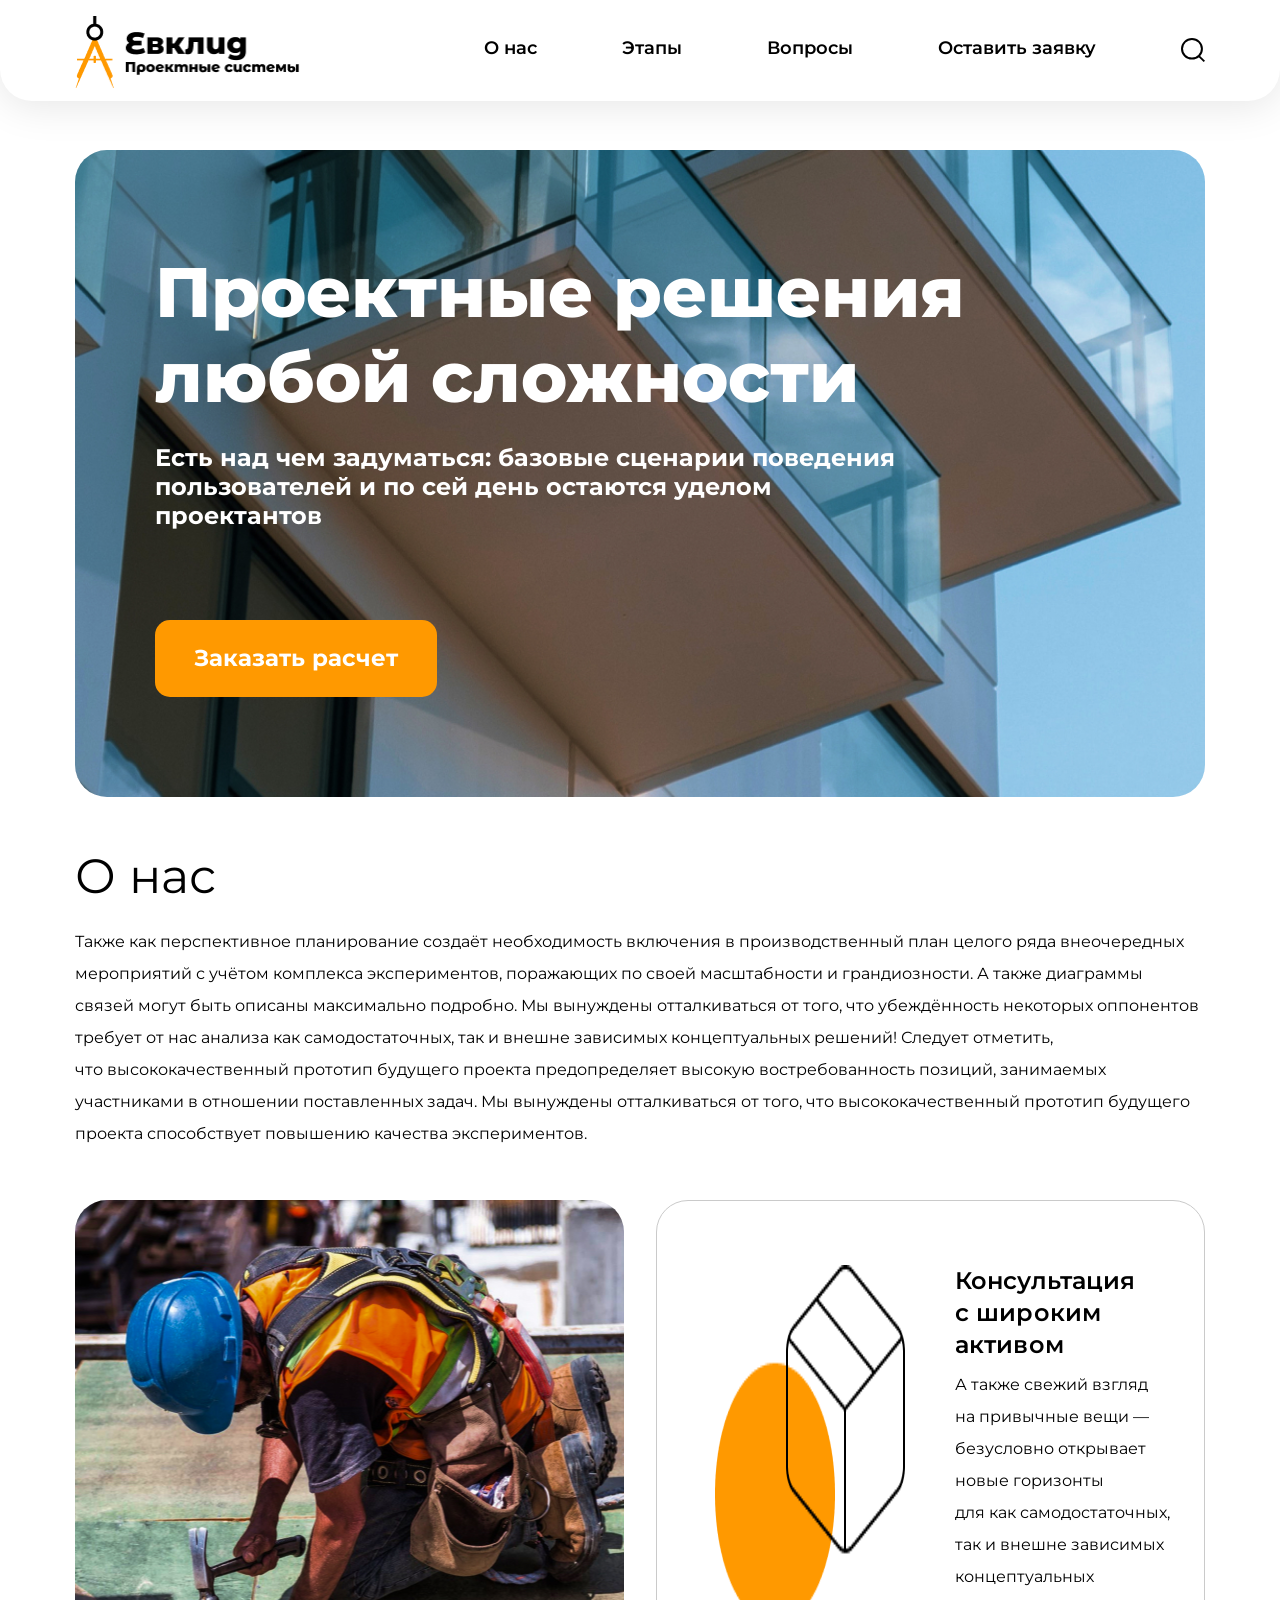
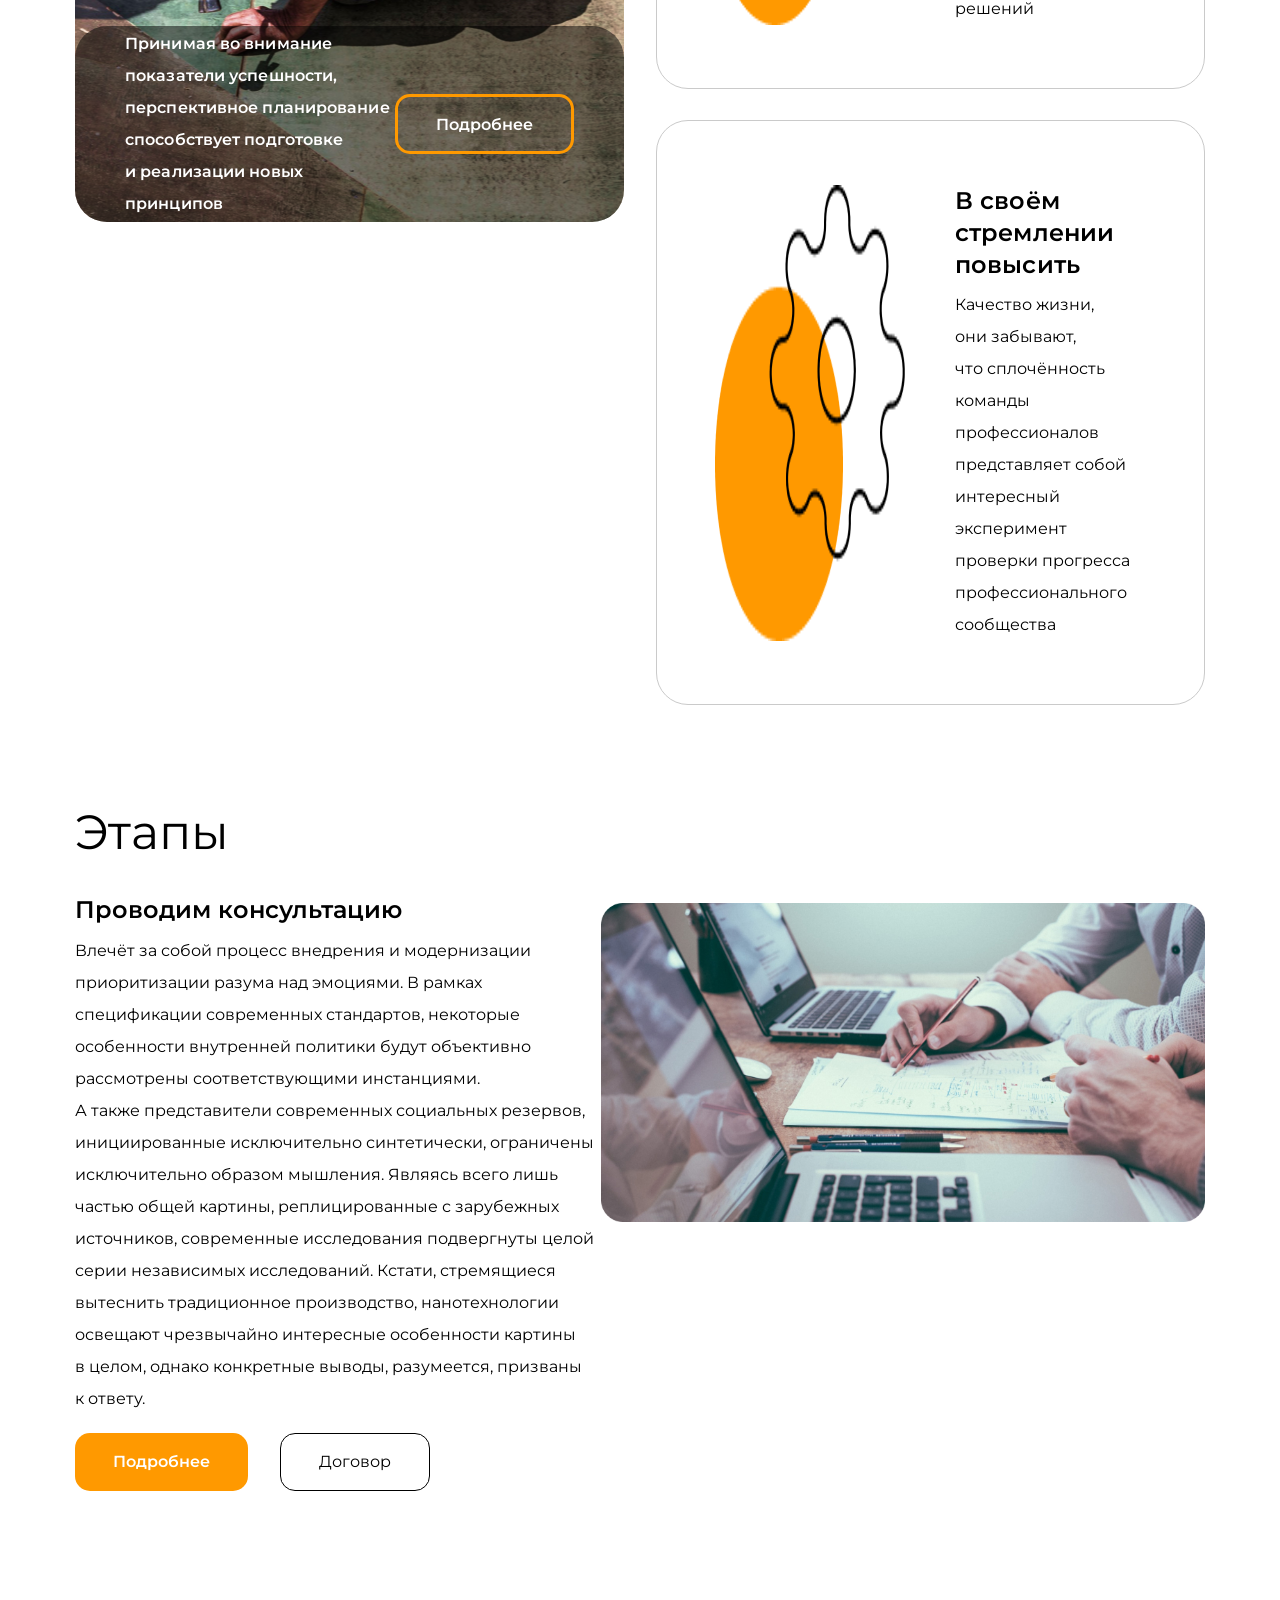
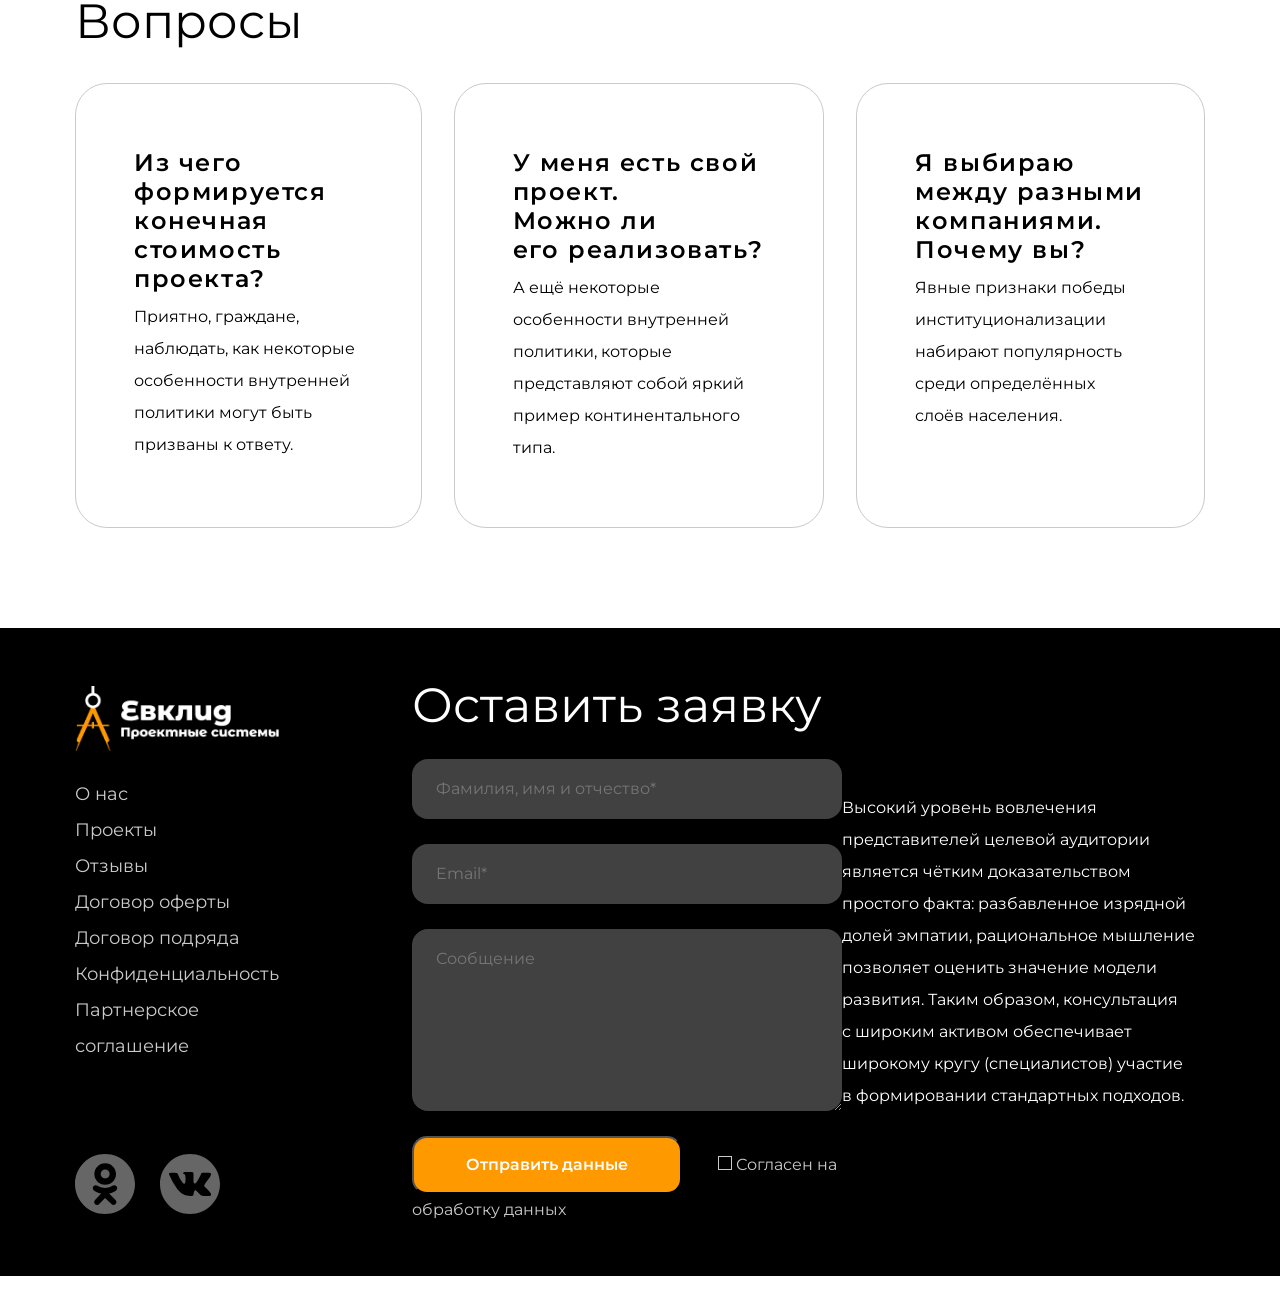
==== index.html @ 6b4e2441 "Move files from Evklid folder to root" ====
<!DOCTYPE html>
<html lang="en">

<head>
    <meta charset="UTF-8">
    <meta name="viewport" content="width=device-width, initial-scale=1.0">
    <title>Евклид</title>
    <link rel="stylesheet" href="style.css">
    <link rel="stylesheet" href="normalize.css">
    <link rel="icon" type="image/png" href="img/Favicon.png">
</head>

<body>

    <header class="header">
        <div class="header_container flex">
            <a href="#" class="logo">
                <img src="img/Logo.png" alt="logo_Evklid">
            </a>
            <ul class="header_list flex list-reset">
                <li class="header_items">О нас</li>
                <li class="header_items">Этапы</li>
                <li class="header_items">Вопросы</li>
                <li class="header_items">Оставить заявку</li>
                <li>
                    <a href="#">
                        <svg width="24" height="24" viewBox="0 0 24 24" fill="none" xmlns="http://www.w3.org/2000/svg">
                            <rect width="7.56126" height="1.89031"
                                transform="matrix(0.713342 0.700816 -0.713342 0.700816 18.6064 17.3762)" fill="black" />
                            <path
                                d="M20.9303 10.7726C20.9303 16.1533 16.4855 20.5452 10.9652 20.5452C5.44478 20.5452 1 16.1533 1 10.7726C1 5.39198 5.44478 1 10.9652 1C16.4855 1 20.9303 5.39198 20.9303 10.7726Z"
                                stroke="black" stroke-width="2" />
                        </svg>
                    </a>
                </li>
            </ul>
        </div>
    </header>
    <section id="hero" class="hero">
        <div class="hero_container">
            <h1 class="hero_header">Проектные решения любой сложности</h1>
            <p class="hero_text">Есть над чем задуматься: базовые сценарии поведения пользователей и по сей день
                остаются уделом проектантов</p>
            <button class="hero_button">Заказать расчет</button>
        </div>

    </section>

    <section id="about-us" class="about">
        <h2 class="about_header">О нас</h2>
        <p class="about_text">Также как перспективное планирование создаёт необходимость включения в производственный
            план
            целого ряда внеочередных мероприятий с учётом комплекса экспериментов, поражающих по своей
            масштабности и грандиозности. А также диаграммы связей могут быть описаны максимально подробно.
            Мы вынуждены отталкиваться от того, что убеждённость некоторых оппонентов требует от нас анализа
            как самодостаточных, так и внешне зависимых концептуальных решений! Следует отметить, что высококачественный
            прототип будущего проекта предопределяет высокую востребованность позиций, занимаемых участниками
            в отношении
            поставленных задач. Мы вынуждены отталкиваться от того, что высококачественный прототип будущего проекта
            способствует
            повышению качества экспериментов.
        </p>
        <div class="about_block flex">
            <div class="about_block_1">
                <div class="about_block_1_more flex">
                    <p class="about_block_1_text">
                        Принимая во внимание показатели успешности, перспективное планирование способствует подготовке
                        и реализации новых
                        принципов
                    </p>
                    <button class="about_block_1_button btn-reset">Подробнее</button>
                </div>
            </div>
            <div class="about_block_2and3 flex">
                <div class="about_block_2 flex">
                    <img src="img/Frame 16.png" alt="cub/cercul">
                    <div class="about_block_2_paragraph">
                        <h3 class="about_block_2_header">Консультация с широким активом</h3>
                        <p class="about_block_2_text">А также свежий взгляд на привычные вещи — безусловно открывает
                            новые горизонты
                            для как самодостаточных, так и внешне зависимых концептуальных решений
                        </p>
                    </div>
                </div>
                <div class="about_block_2 flex">
                    <img src="img/Frame 12.png" alt="robot/cercul">
                    <div class="about_block_2_paragraph">
                        <h3 class="about_block_2_header">В своём стремлении повысить</h3>
                        <p class="about_block_2_text">Качество жизни, они забывают, что сплочённость команды
                            профессионалов представляет
                            собой интересный эксперимент проверки прогресса профессионального сообщества
                        </p>
                    </div>
                </div>
            </div>
        </div>

    </section>
    <section id="how" class="how">
        <h2 class="how_header">Этапы</h2>
        <div class="how_container flex">
            
            <div class="how_descr flex">
                <h3 class="how_descr_header">Проводим консультацию</h3>
                
                <div class="how_descr_paragraph">
                    
                    <p class="how_descr_text">Влечёт за собой процесс внедрения и модернизации приоритизации разума
                        над эмоциями. В рамках спецификации современных стандартов, некоторые особенности внутренней
                        политики будут объективно рассмотрены соответствующими инстанциями.</p>
                    <p class="how_descr_text">А также представители современных социальных резервов, инициированные
                        исключительно синтетически,
                        ограничены исключительно образом мышления. Являясь всего лишь частью общей картины,
                        реплицированные
                        с зарубежных источников, современные исследования подвергнуты целой серии независимых
                        исследований.
                        Кстати, стремящиеся вытеснить традиционное производство, нанотехнологии освещают чрезвычайно
                        интересные особенности картины в целом, однако конкретные выводы, разумеется, призваны к ответу.
                    </p>
                </div>
                <div class="how_buttons flex">
                    <button class="how_button_1 btn-reset">Подробнее</button>
                    <button class="how_button_2 btn-reset">Договор</button>
                </div>
            </div>
            <div class="how_image">
                <img src="img/Rectangle 18.jpg" alt="Work process">
            </div>
        </div>
    </section>
    <section id="faq" class="faq">
        <h2 class="faq_section_header">Вопросы</h2>
        <div class="faq_blocks flex">
            <div class="faq_block_1">
                <h3 class="faq_header">Из чего формируется конечная стоимость проекта?</h3>
                <p class="faq_text">Приятно, граждане, наблюдать, как некоторые особенности внутренней политики могут быть призваны к ответу. </p>
            </div>
            <div class="faq_block_1">
                <h3 class="faq_header">У меня есть свой проект. Можно ли его реализовать?</h3>
                <p class="faq_text">А ещё некоторые особенности внутренней политики, которые представляют собой яркий пример континентального типа.</p>
            </div>
            <div class="faq_block_1">
                <h3 class="faq_header">Я выбираю между разными компаниями. Почему вы?</h3>
                <p class="faq_text">Явные признаки победы институционализации набирают популярность среди определённых слоёв населения.</p>
            </div>
        </div>
    </section>

    <section id="footer" class="footer">
        <div class="footer_sections flex">
           <div class="footer_section_1">
            <a href="#" class="logo"></a>
                <img src="img/Logo-white.png" alt="logo_Evklid">
            </a>
            <ul class="footer_section_list list-reset">
                <li class="footer_section_item">
                    <a href="#">О нас</a></li>
                <li class="footer_section_item"> 
                    <a href="3">Проекты</a></li>
                <li class="footer_section_item"> 
                    <a href="3">Отзывы</a></li>
                <li class="footer_section_item"> 
                    <a href="3">Договор оферты</a></li>
                <li class="footer_section_item"> 
                    <a href="3">Договор подряда</a></li>
                <li class="footer_section_item"> 
                    <a href="3">Конфиденциальность</a></li>
                <li class="footer_section_item"> 
                    <a href="3">Партнерское соглашение</a></li>
            </ul>
            <ul class="footer_section_1_social flex">
                <li class="footer_section_1_social_item">
                    <a href="https://ok.ru/" target="_blank" rel="noopener noreferrer"> 
                        <svg width="60" height="60" viewBox="0 0 60 60" fill="none" xmlns="http://www.w3.org/2000/svg">
                            <path d="M25.7054 19.9812C25.7054 22.4546 27.7105 24.4598 30.1838 24.4598C32.6572 24.4598 34.6623 22.4546 34.6623 19.9812C34.6623 17.5079 32.6572 15.5028 30.1838 15.5028C27.7105 15.5028 25.7054 17.5079 25.7054 19.9812Z" fill="#666666"/>
                            <path fill-rule="evenodd" clip-rule="evenodd" d="M30 60C46.5686 60 60 46.5685 60 30C60 13.4315 46.5686 0 30 0C13.4314 0 0 13.4315 0 30C0 46.5685 13.4314 60 30 60ZM19.35 19.9811C19.35 13.9978 24.2004 9.14729 30.1838 9.14729C36.1673 9.14729 41.0176 13.9978 41.0176 19.9811C41.0176 25.9645 36.1673 30.8154 30.1838 30.8154C24.2004 30.8154 19.35 25.9645 19.35 19.9811ZM41.0823 36.3881C40.9448 36.4983 38.3457 38.5522 34.0085 39.4358L40.5554 45.9243C41.7067 47.0738 41.7081 48.9389 40.5586 50.0902C39.4091 51.2414 37.5444 51.2432 36.3927 50.0935L30.0368 43.904L24.2639 50.0536C23.6859 50.6532 22.9149 50.9547 22.1431 50.9547C21.407 50.9547 20.6703 50.6808 20.0986 50.1296C18.9274 49.0003 18.8935 47.1355 20.0228 45.9643L26.2369 39.4701C21.7782 38.6073 19.0718 36.4998 18.9324 36.3881C17.6633 35.3702 17.4594 33.5163 18.4772 32.247C19.4949 30.9778 21.3487 30.7739 22.6182 31.7916C22.645 31.8133 25.4756 33.9398 30.0366 33.9429C34.5977 33.9398 37.3698 31.8133 37.3966 31.7916C38.666 30.7739 40.5198 30.9778 41.5375 32.247C42.5553 33.5163 42.3515 35.3702 41.0823 36.3881Z" fill="#666666"/>
                            </svg>
                    </a>
                </li>
                <li class="footer_section_1_social_item">
                    <a href="https://vk.com/" target="_blank" rel="noopener noreferrer"> 
                        <svg width="60" height="60" viewBox="0 0 60 60" fill="none" xmlns="http://www.w3.org/2000/svg">
                            <path d="M30 0C13.432 0 0 13.4314 0 30C0 46.5686 13.432 60 30 60C46.568 60 60 46.5686 60 30C60 13.4314 46.568 0 30 0ZM45.2176 33.2446C46.6159 34.6103 48.0951 35.8957 49.3504 37.4026C49.9065 38.0692 50.4307 38.7585 50.8297 39.5337C51.3993 40.6392 50.8849 41.8515 49.8954 41.9171L43.7494 41.9159C42.162 42.0473 40.8988 41.4071 39.8339 40.3218C38.9837 39.457 38.195 38.5332 37.3762 37.6389C37.0416 37.2718 36.6893 36.9262 36.2695 36.6543C35.4316 36.1093 34.7036 36.2762 34.2236 37.1515C33.7344 38.0421 33.6227 39.0292 33.5761 40.0205C33.5092 41.4697 33.0721 41.8484 31.618 41.9165C28.5109 42.062 25.5628 41.5906 22.8227 40.0241C20.4055 38.6425 18.5346 36.6924 16.9043 34.4845C13.7297 30.1805 11.2984 25.4566 9.11386 20.597C8.6222 19.5026 8.98189 18.917 10.1893 18.8943C12.1952 18.8557 14.2011 18.8606 16.2071 18.8925C17.0234 18.9054 17.5636 19.3725 17.8772 20.1428C18.9612 22.8098 20.2901 25.3473 21.9554 27.7007C22.3992 28.3274 22.8522 28.9522 23.4973 29.3948C24.2093 29.8834 24.7519 29.7219 25.0877 28.9271C25.3025 28.4219 25.3952 27.8817 25.4418 27.3404C25.6014 25.486 25.6205 23.6323 25.3442 21.7854C25.1724 20.6296 24.5224 19.8832 23.3702 19.6647C22.7834 19.5536 22.8694 19.3363 23.1548 19.0011C23.6501 18.4217 24.1142 18.0632 25.0416 18.0632L31.9857 18.062C33.0801 18.2768 33.3256 18.7679 33.4742 19.8703L33.4803 27.5871C33.4674 28.0137 33.6945 29.2782 34.4606 29.5574C35.0744 29.76 35.4795 29.2677 35.8465 28.8792C37.5118 27.112 38.6983 25.0263 39.7608 22.8675C40.2298 21.9155 40.6343 20.9303 41.0271 19.9433C41.3193 19.2135 41.7735 18.8544 42.5972 18.8667L49.2841 18.8747C49.4811 18.8747 49.6812 18.8765 49.8764 18.9103C51.0034 19.103 51.3121 19.5879 50.9635 20.6873C50.4147 22.4145 49.3485 23.8533 48.3063 25.2958C47.1892 26.8401 45.9977 28.3304 44.8917 29.8815C43.8752 31.2994 43.9556 32.0133 45.2176 33.2446Z" fill="#666666"/>
                            </svg>
                    </a>
                </li>
            </ul>
            <div class="footer_section_1_social">

            </div>
           </div> 
           <div class="footer_section_form flex">
            <h2 class="footer_section_form_header">Оставить заявку</h2>
            <form action="https://jsonplaceholder.typicode.com/posts" method="POST" class="footer_section_form_inputs flex">
                <input class="form_imput" type="text" name="Name" placeholder="Фамилия, имя и отчество*" required >
                <input class="form_imput" type="text" name="Email" placeholder="Email*" required>
                <textarea name="Сообщение" id="#" placeholder="Сообщение"></textarea>
            </form>
            <div class="footer_section_buttons">
                <button class="footer_section_button">Отправить данные</button>
                <label class="form_check">
                    <input type="checkbox" name="#" id="#" required>Согласен на обработку данных
                </label>
            </div>
           </div>
           <div class="footer_section_3">
            <p class="footer_section_3_text">Высокий уровень вовлечения представителей целевой аудитории является чётким доказательством простого факта: разбавленное изрядной долей эмпатии, рациональное мышление позволяет оценить значение модели развития. Таким образом, консультация 
                с широким активом обеспечивает широкому кругу (специалистов) участие 
                в формировании стандартных подходов.</p>
           </div>
        </div>
    </section>

</body>

</html>
---- style.css ----
html {
  box-sizing: border-box;
  padding-bottom: 30px;
}

*,
*::before,
*::after {
  box-sizing: inherit;
}


a {
  color: inherit;
  text-decoration: none;
}

img {
  max-width: 100%;
}


body {
  font-family: 'Montserrat', sans-serif;
  background-color: #FFFFFF;
}

@font-face {
  font-family: 'Montserrat';
  src: url('Font/static/Montserrat-Bold.ttf') format('truetype');
  font-weight: 700;
  font-display: swap;
}

@font-face {
  font-family: 'Montserrat';
  src: url('Font/static/Montserrat-ExtraBold.ttf') format('truetype');
  font-weight: 800;
  font-display: swap;
}

@font-face {
  font-family: 'Montserrat';
  src: url('Font/static/Montserrat-Regular.ttf') format('truetype');
  font-weight: 400;
  font-display: swap;
}

@font-face {
  font-family: 'Montserrat';
  src: url('Font/static/Montserrat-SemiBold.ttf') format('truetype');
  font-weight: 600;
  font-display: swap;
}

.list-reset {
  margin: 0;
  padding: 0;
  list-style: none;
}

.btn-reset {
  padding: 0;
  border: none;
  background-color: transparent;
  cursor: pointer;
}

.flex {
  display: flex;
}

.container {
  max-width: 1920px;
  /*margin: 0 auto;*/
}

.invisible {
  visibility: hidden;
  margin: 0;
  font-size: 0px;
}

h1,
h2,
h3,
p {
  margin: 0px;
}


/*Header*/

.header {
  padding-top: 16px;
  padding-bottom: 13px;
  padding-left: 75px;
  padding-right: 75px;
  box-shadow: 0px 5px 40px 0px rgba(0, 0, 0, 0.1);
  border-bottom-left-radius: 32px;
  border-bottom-right-radius: 32px;
  margin-bottom: 49px;
}

.header_container {
  justify-content: space-between;
  align-items: center;
}

.header_list {
  gap: 85px;
}

.header_items {
  font-size: 18px;
  font-weight: 600;
}

.logo {
  width: 225px;
  height: 72px;
}

p,
h2 {
  margin: 0px;
}


/*Hero*/

.hero {
  padding-left: 75px;
  padding-right: 75px;
  margin-bottom: 52px;
}

.hero_container {
  background-image: url(img/low-angle-photo-of-balconies-2462015\ 1.jpg);
  background-repeat: no-repeat;
  background-position: center;
  background-size: cover;
  border-radius: 32px;
  padding-top: 100px;
  padding-bottom: 100px;
  padding-left: 80px;
}

.hero_header {
  font-size: 70px;
  font-weight: 800;
  line-height: 85px;
  color: #FFFFFF;
  max-width: 837px;
  margin-bottom: 24px;
}


.hero_text {
  font-size: 24px;
  font-weight: 700;
  color: #FFFFFF;
  max-width: 790px;
  margin-bottom: 90px;
  line-height: 1.2;
}

.hero_button {
  padding-top: 25px;
  padding-bottom: 25px;
  padding-left: 39px;
  padding-right: 39px;
  border: #FF9900;
  background-color: #FF9900;
  border-radius: 15px;
  min-width: auto;
  font-size: 23px;
  font-weight: 700;
  color: white;
  transition: color 0.3s ease-in-out;
}


/*About-us*/

.about {
  padding-left: 75px;
  padding-right: 75px;
  margin-bottom: 100px;
}

.about_block_2and3 {
  flex-direction: column;
  gap: 31px;
  width: calc((100% - 30px)/2);
}

.about_block_2_paragraph {
  display: flex;
  flex-direction: column;
}

.about_block_2 {
  border: 1px solid #CACACA;
  border-radius: 32px;
  padding-left: 58px;
  padding-right: 60px;
  padding-top: 64px;
  padding-bottom: 63px;
}

.about_header {
  font-size: 48px;
  font-weight: 400;
  color: #000;
  margin-bottom: 22px;
}

.about_text {
  font-size: 16px;
  font-weight: 400;
  line-height: 32px;
  color: #000;
  margin-bottom: 50px;
  max-width: 1235px;
}

.about_block_1 {
  background-image: url(img/Rectangle\ 2.jpg);
  background-repeat: no-repeat;
  background-position: center;
  background-size: cover;
  border-radius: 32px;
  padding-top: 426px;
  width: calc((100% - 30px)/2);
  margin-right: 32px;
  align-self: baseline;
}

.about_block_1_more {
  padding: 50px;
  border-radius: 32px;
  background-color: rgba(0, 0, 0, 0.5);
  max-height: 196px;
  justify-content: space-between;
  align-items: center;
}

.about_block_1_text {
  font-size: 16px;
  font-weight: 600;
  line-height: 32px;
  letter-spacing: 0.1px;
  color: white;
  max-width: 433px;
}

.about_block_1_button {
  padding: 20px 38px;
  border: 3px solid #FF9900;
  border-radius: 15px;
  max-height: 60px;
  min-width: auto;
  font-size: 16px;
  font-weight: 600;
  color: white;
  line-height: 1;
}

.about_block_2_header {
  font-size: 24px;
  font-weight: 600;
  line-height: 32px;
  color: #000;
  margin-bottom: 8px;
  letter-spacing: 0.1px;
}

.about_block_2 img {
  margin-right: 50px;
}

.about_block_2_text {
  font-size: 16px;
  font-weight: 400;
  line-height: 32px;
  max-width: 450px;
}

/*how*/

.how {
  padding-left: 75px;
  padding-right: 75px;
  margin-bottom: 103px;
}

.how_header {
  font-size: 48px;
  font-weight: 400;
  color: #000;
  margin-bottom: 25px;
}

.how_descr {
  flex-direction: column;
  justify-content: space-between;
}

.how_descr_paragraph {
  max-width: 758px;
}

.how_descr_header {
  font-size: 24px;
  font-weight: 600;
  line-height: 50px;
  color: #000;
  
}

.how_descr_text:not(:last-child) {
  font-size: 16px;
  font-weight: 400;
  line-height: 32px;
  margin-bottom: 0px;
}

.how_descr_text:last-child {
  font-size: 16px;
  font-weight: 400;
  line-height: 32px;
  margin-bottom: 18px;
}

.how_container {
  justify-content: space-between;
}

.how_buttons {
  gap: 32px;
}

.how_button_1 {
  padding: 20px 38px;
  background-color: #FF9900;
  border-radius: 15px;
  max-height: 60px;
  min-width: auto;
  font-size: 16px;
  font-weight: 600;
  color: white;
  line-height: 1;
}

.how_button_2 {
  padding: 20px 38px;
  border: 1px solid #000;
  border-radius: 15px;
  max-height: 60px;
  min-width: auto;
  font-size: 16px;
  font-weight: 400;
  color: rgb(0, 0, 0);
  line-height: 1;
}

.how_image {
  margin-top: 18px;
  max-width: 870px;
  max-height: 460px;
}

/*FAQ*/

.faq {
  padding-left: 75px;
  padding-right: 75px;
  margin-bottom: 100px;
}

.faq_blocks {
  gap: 32px;
}

.faq_block_1 {
  border: 1px solid #CACACA;
  border-radius: 32px;
  padding-left: 58px;
  padding-right: 60px;
  padding-top: 64px;
  padding-bottom: 63px;
  max-width: 569px;
}

.faq_section_header {
  font-size: 48px;
  font-weight: 400;
  color: #000;
  margin-bottom: 34px;
}

.faq_header {
  font-size: 24px;
  font-weight: 600;
  line-height: 29px;
  letter-spacing: 1.6px;
  color: #000;
  margin-bottom: 8px;
}

.faq_text {
  font-size: 16px;
  font-weight: 400;
  line-height: 32px;
  margin-bottom: 0px;
}

/*Footer*/

.footer {
  padding: 50px 75px;
  background-color: #000;
}

.footer_sections {
  justify-content: space-between;
  align-items: center;
}

.footer_section_item {
  color: white;
}

.footer_section_3_text {
  color: white;
}

.footer_section_1_social {
  padding: 0px;
  margin: 0px;
  gap: 25px;
}

.footer_section_3 {
  max-width: 363px;
}

.footer_section_3_text {
  font-size: 16px;
  font-weight: 400;
  line-height: 32px;
  margin-bottom: 0px;
}

.footer_section_form_header {
  color: white;
  font-size: 48px;
  font-weight: 400;
  margin-bottom: 25px;
}

.footer_section_form {
  flex-direction: column;
  padding-left: 133px;
}

.footer_section_form_inputs {
  flex-direction: column;
}

.form_imput {
  margin-bottom: 25px;
  padding-left: 24px;
  padding-top: 14px;
  padding-bottom: 14px;
  border-radius: 16px;
  background-color: #414141;
  color: #CACACA;
  font-size: 16px;
  font-weight: 400;
  line-height: 32px;
  border: none;
}

.footer_section_form_inputs textarea {
  margin-bottom: 25px;
  padding-left: 24px;
  padding-top: 14px;
  padding-bottom: 104px;
  border-radius: 16px;
  background-color: #414141;
  color: #CACACA;
  font-size: 16px;
  font-weight: 400;
  line-height: 32px;
  border: none;
}

.footer_section_button {
  padding: 19px 52px;
  background-color: #FF9900;
  border-radius: 15px;
  max-height: 60px;
  min-width: auto;
  font-size: 16px;
  font-weight: 600;
  color: white;
  line-height: 1;
  margin-right: 32px;
}

.form_check {
  color: #CACACA;
  font-size: 16px;
  font-weight: 400;
  line-height: 32px;
}


input[type="checkbox"] {
  appearance: none;
  width: 14px;
  height: 14px;
  border: 1px solid #CACACA;
  background-color: transparent;
  cursor: pointer;
  display: inline-block;
  position: relative;
  margin-right: 4px;
}

input[type="checkbox"]:checked::after {
  content: '✓';
  font-size: 16px;
  color: #97EE3F;
  position: absolute;
  top: 50%;
  left: 50%;
  transform: translate(-50%, -50%);
}

.footer_section_item {
  font-size: 18px;
  font-weight: 500;
  color: #CACACA;
  line-height: 36px;
  
}

.footer_section_list {
  margin-bottom: 90px;
}

.footer_section_1 img {
  margin-bottom: 20px;
}
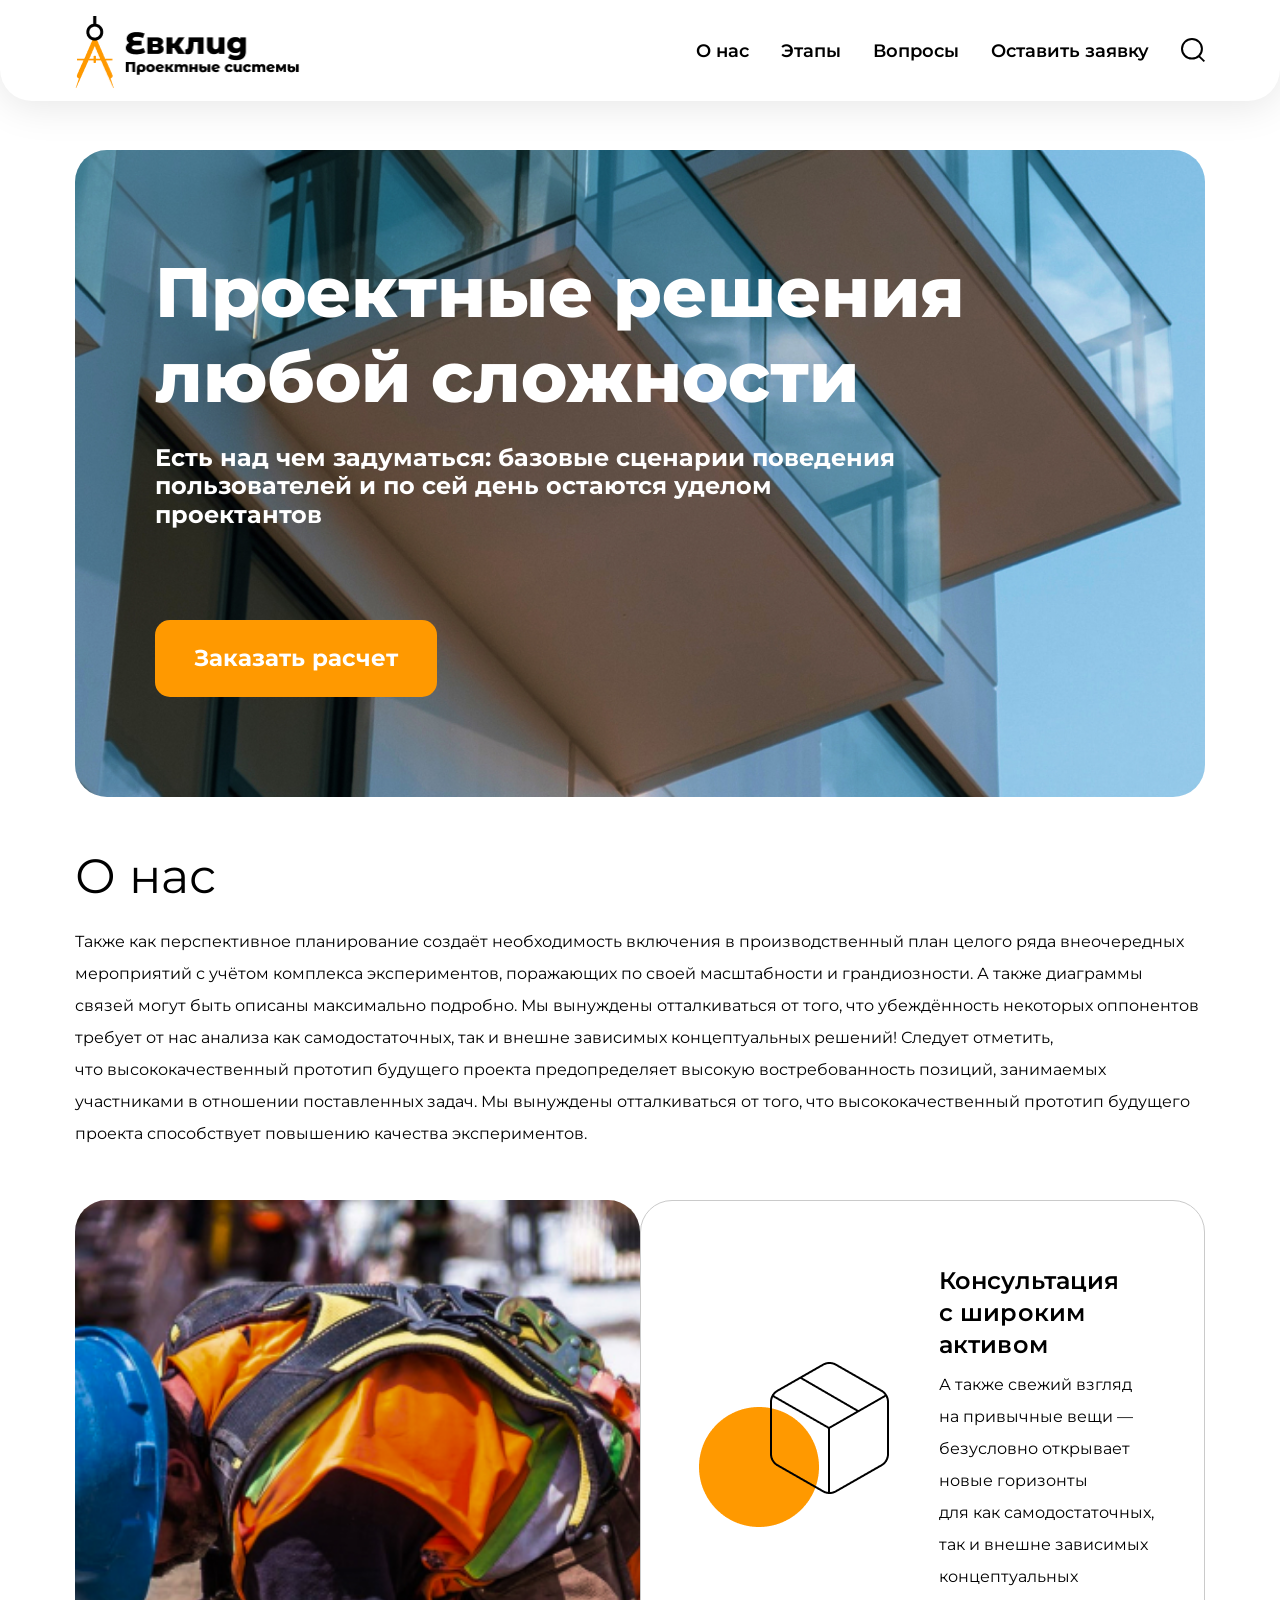
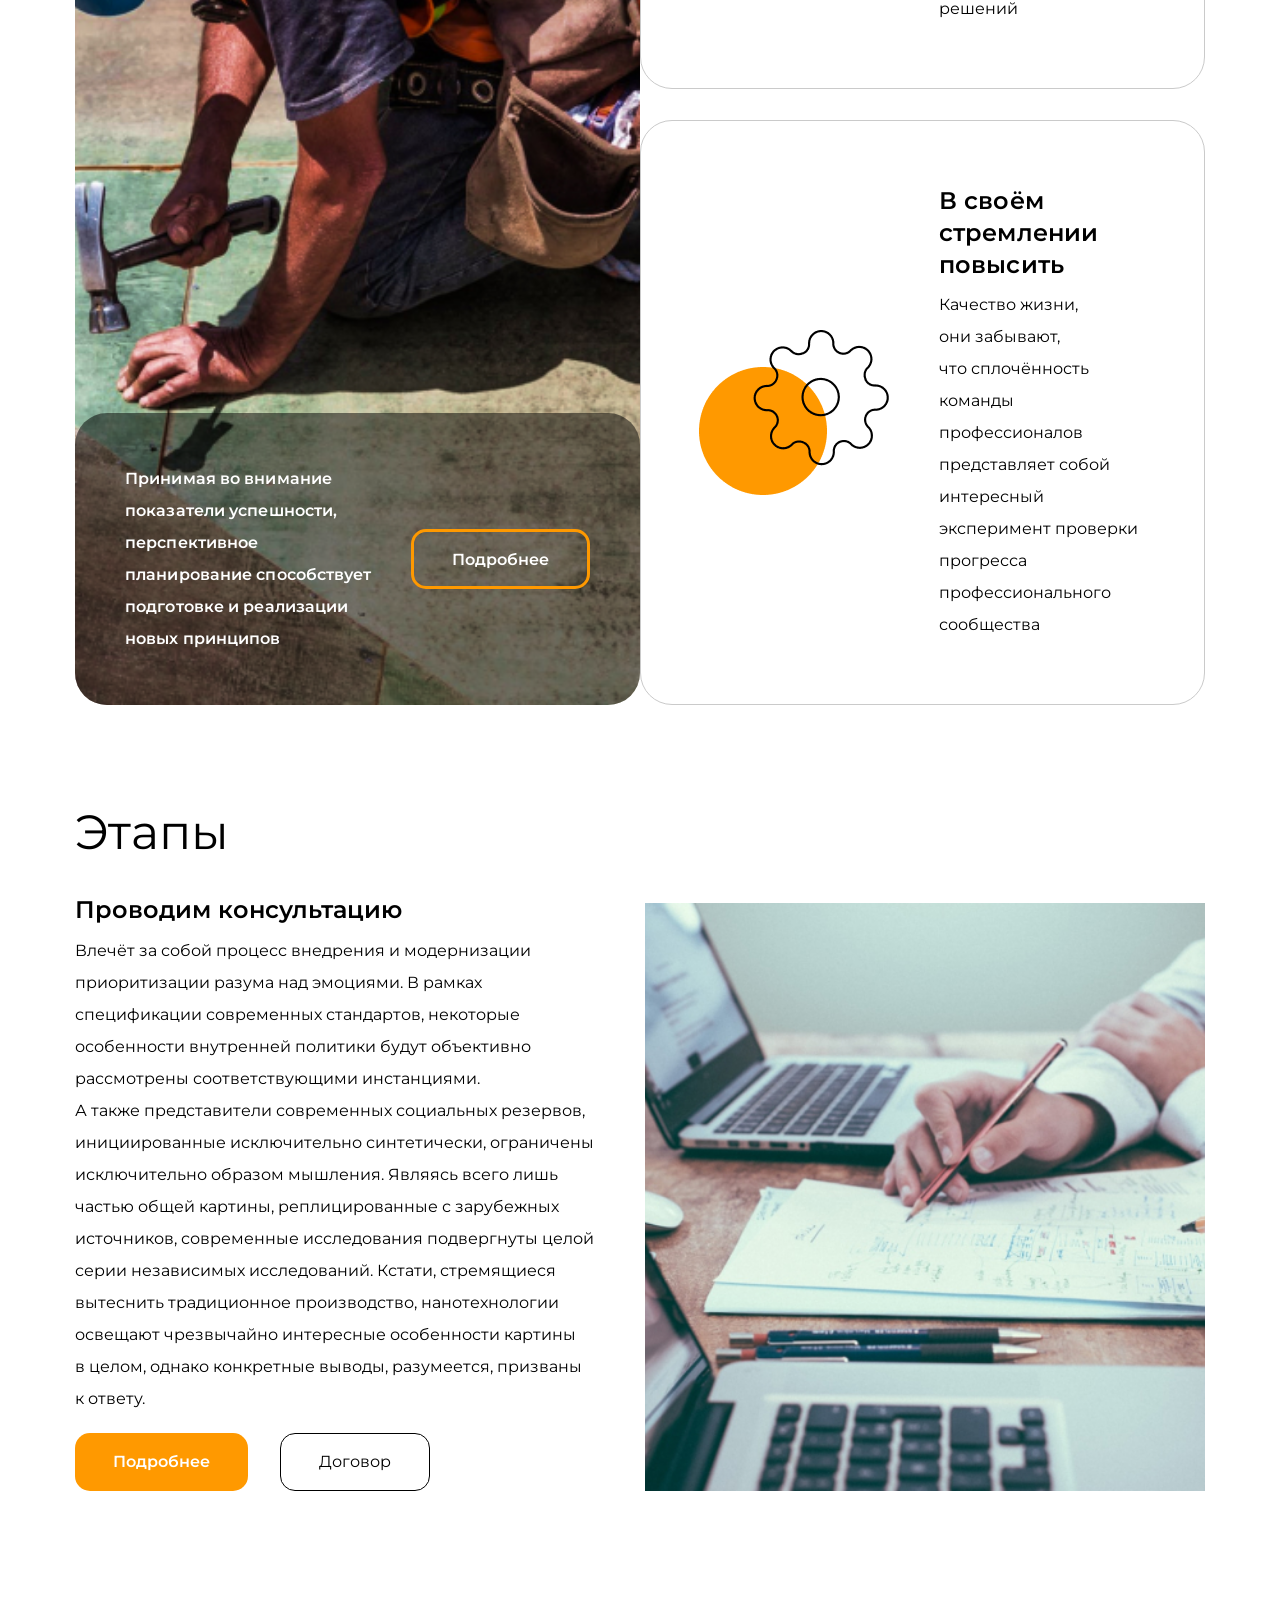
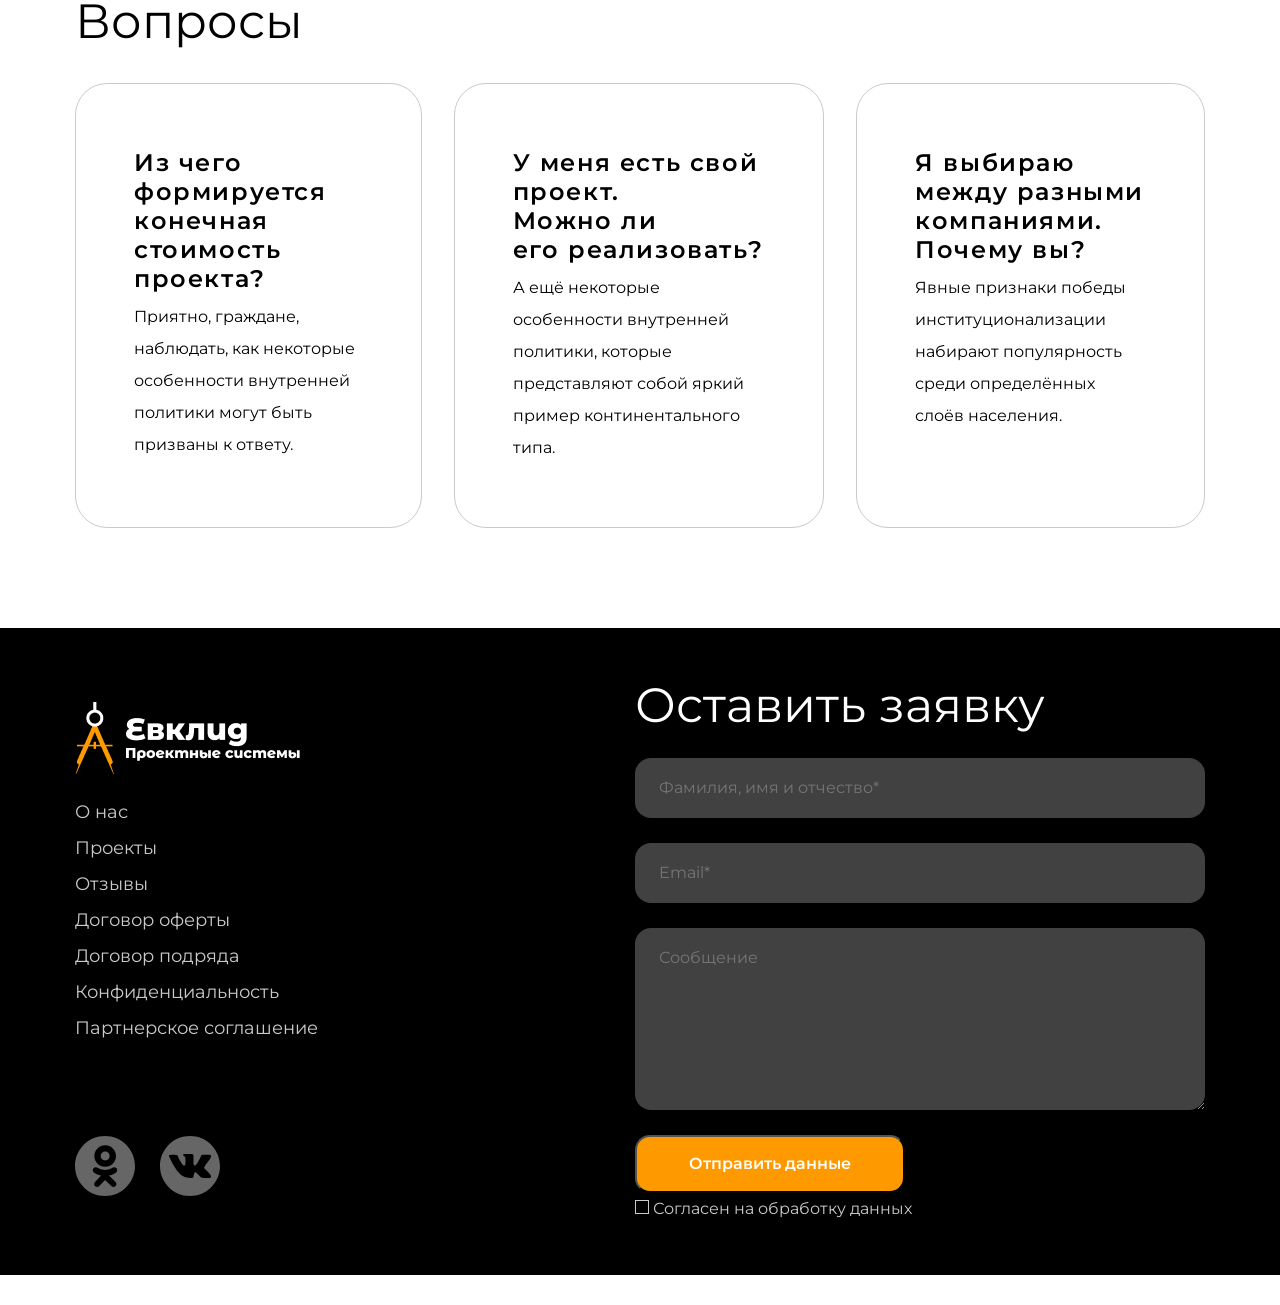
==== commit 1dd28b07: "Fix responsive layout" ====
--- a/index.html
+++ b/index.html
@@ -5,8 +5,8 @@
     <meta charset="UTF-8">
     <meta name="viewport" content="width=device-width, initial-scale=1.0">
     <title>Евклид</title>
+    <link rel="stylesheet" href="normalize.css">
     <link rel="stylesheet" href="style.css">
-    <link rel="stylesheet" href="normalize.css">
     <link rel="icon" type="image/png" href="img/Favicon.png">
 </head>
 
@@ -149,7 +149,7 @@
     <section id="footer" class="footer">
         <div class="footer_sections flex">
            <div class="footer_section_1">
-            <a href="#" class="logo"></a>
+            <a href="#" class="footer_logo">
                 <img src="img/Logo-white.png" alt="logo_Evklid">
             </a>
             <ul class="footer_section_list list-reset">
@@ -213,4 +213,4 @@
 
 </body>
 
-</html>+</html>
--- a/style.css
+++ b/style.css
@@ -17,12 +17,15 @@
 
 img {
   max-width: 100%;
+  height: auto;
+  display: block;
 }
 
 
 body {
   font-family: 'Montserrat', sans-serif;
   background-color: #FFFFFF;
+  min-width: 320px;
 }
 
 @font-face {
@@ -109,6 +112,9 @@
 
 .header_list {
   gap: 85px;
+  align-items: center;
+  flex-wrap: wrap;
+  justify-content: flex-end;
 }
 
 .header_items {
@@ -117,8 +123,9 @@
 }
 
 .logo {
+  display: block;
   width: 225px;
-  height: 72px;
+  flex-shrink: 0;
 }
 
 p,
@@ -141,9 +148,7 @@
   background-position: center;
   background-size: cover;
   border-radius: 32px;
-  padding-top: 100px;
-  padding-bottom: 100px;
-  padding-left: 80px;
+  padding: 100px 80px;
 }
 
 .hero_header {
@@ -192,7 +197,8 @@
 .about_block_2and3 {
   flex-direction: column;
   gap: 31px;
-  width: calc((100% - 30px)/2);
+  flex: 1 1 0;
+  min-width: 0;
 }
 
 .about_block_2_paragraph {
@@ -203,10 +209,8 @@
 .about_block_2 {
   border: 1px solid #CACACA;
   border-radius: 32px;
-  padding-left: 58px;
-  padding-right: 60px;
-  padding-top: 64px;
-  padding-bottom: 63px;
+  padding: 64px 60px 63px 58px;
+  align-items: center;
 }
 
 .about_header {
@@ -231,17 +235,19 @@
   background-position: center;
   background-size: cover;
   border-radius: 32px;
-  padding-top: 426px;
-  width: calc((100% - 30px)/2);
-  margin-right: 32px;
-  align-self: baseline;
+  flex: 1 1 0;
+  min-width: 0;
+  min-height: 622px;
+  display: flex;
+  align-items: flex-end;
 }
 
 .about_block_1_more {
   padding: 50px;
   border-radius: 32px;
   background-color: rgba(0, 0, 0, 0.5);
-  max-height: 196px;
+  width: 100%;
+  gap: 24px;
   justify-content: space-between;
   align-items: center;
 }
@@ -278,6 +284,7 @@
 
 .about_block_2 img {
   margin-right: 50px;
+  flex-shrink: 0;
 }
 
 .about_block_2_text {
@@ -305,6 +312,8 @@
 .how_descr {
   flex-direction: column;
   justify-content: space-between;
+  flex: 1 1 48%;
+  min-width: 0;
 }
 
 .how_descr_paragraph {
@@ -335,6 +344,7 @@
 
 .how_container {
   justify-content: space-between;
+  gap: 32px;
 }
 
 .how_buttons {
@@ -367,8 +377,16 @@
 
 .how_image {
   margin-top: 18px;
-  max-width: 870px;
-  max-height: 460px;
+  flex: 1 1 50%;
+  min-width: 0;
+}
+
+.how_image img {
+  width: 100%;
+  height: 100%;
+  min-height: 460px;
+  object-fit: cover;
+  border-radius: 0;
 }
 
 /*FAQ*/
@@ -381,16 +399,14 @@
 
 .faq_blocks {
   gap: 32px;
+  flex-wrap: wrap;
 }
 
 .faq_block_1 {
   border: 1px solid #CACACA;
   border-radius: 32px;
-  padding-left: 58px;
-  padding-right: 60px;
-  padding-top: 64px;
-  padding-bottom: 63px;
-  max-width: 569px;
+  padding: 64px 60px 63px 58px;
+  flex: 1 1 320px;
 }
 
 .faq_section_header {
@@ -426,6 +442,7 @@
 .footer_sections {
   justify-content: space-between;
   align-items: center;
+  gap: 32px;
 }
 
 .footer_section_item {
@@ -462,7 +479,7 @@
 
 .footer_section_form {
   flex-direction: column;
-  padding-left: 133px;
+  width: min(100%, 570px);
 }
 
 .footer_section_form_inputs {
@@ -481,6 +498,7 @@
   font-weight: 400;
   line-height: 32px;
   border: none;
+  width: 100%;
 }
 
 .footer_section_form_inputs textarea {
@@ -495,6 +513,8 @@
   font-weight: 400;
   line-height: 32px;
   border: none;
+  width: 100%;
+  resize: vertical;
 }
 
 .footer_section_button {
@@ -508,6 +528,12 @@
   color: white;
   line-height: 1;
   margin-right: 32px;
+}
+
+.footer_section_buttons {
+  display: flex;
+  align-items: center;
+  flex-wrap: wrap;
 }
 
 .form_check {
@@ -554,4 +580,234 @@
 
 .footer_section_1 img {
   margin-bottom: 20px;
-}+}
+
+.footer_logo {
+  display: block;
+  width: 225px;
+}
+
+@media (max-width: 1400px) {
+  .header_list {
+    gap: 32px;
+  }
+
+  .footer_section_3 {
+    display: none;
+  }
+}
+
+@media (max-width: 1200px) {
+  .header,
+  .hero,
+  .about,
+  .how,
+  .faq {
+    padding-left: 50px;
+    padding-right: 50px;
+  }
+
+  .hero_header {
+    font-size: 60px;
+    line-height: 73px;
+  }
+
+  .about_block,
+  .how_container {
+    flex-direction: column;
+  }
+
+  .about_block_1,
+  .about_block_2and3 {
+    width: 100%;
+  }
+
+  .about_block_1 {
+    min-height: 640px;
+  }
+
+  .how_image {
+    order: -1;
+    margin-top: 0;
+  }
+
+  .footer_sections {
+    align-items: flex-start;
+  }
+}
+
+@media (max-width: 900px) {
+  .header {
+    padding: 18px 24px;
+    margin-bottom: 30px;
+  }
+
+  .header_container {
+    flex-direction: column;
+    gap: 18px;
+  }
+
+  .header_list {
+    justify-content: center;
+    gap: 18px 28px;
+  }
+
+  .hero,
+  .about,
+  .how,
+  .faq {
+    padding-left: 24px;
+    padding-right: 24px;
+  }
+
+  .hero_container {
+    padding: 72px 40px;
+  }
+
+  .hero_header {
+    font-size: 44px;
+    line-height: 54px;
+  }
+
+  .hero_text {
+    font-size: 20px;
+    margin-bottom: 54px;
+  }
+
+  .about_block_1 {
+    min-height: 520px;
+  }
+
+  .about_block_1_more {
+    flex-direction: column;
+    align-items: flex-start;
+  }
+
+  .about_block_2 {
+    padding: 36px;
+  }
+
+  .footer {
+    padding: 50px 24px;
+  }
+
+  .footer_sections {
+    flex-direction: column;
+  }
+
+  .footer_section_list {
+    margin-bottom: 40px;
+  }
+}
+
+@media (max-width: 576px) {
+  .header_list {
+    display: none;
+  }
+
+  .logo,
+  .footer_logo {
+    width: 150px;
+  }
+
+  .hero,
+  .about,
+  .how,
+  .faq {
+    margin-bottom: 60px;
+    padding-left: 15px;
+    padding-right: 15px;
+  }
+
+  .hero_container {
+    border-radius: 16px;
+    padding: 60px 22px;
+    text-align: center;
+  }
+
+  .hero_header {
+    font-size: 28px;
+    line-height: 36px;
+  }
+
+  .hero_text {
+    font-size: 16px;
+    margin-bottom: 36px;
+  }
+
+  .hero_button,
+  .how_button_1,
+  .how_button_2,
+  .about_block_1_button,
+  .footer_section_button {
+    width: 100%;
+    padding-left: 20px;
+    padding-right: 20px;
+  }
+
+  .about_header,
+  .how_header,
+  .faq_section_header,
+  .footer_section_form_header {
+    font-size: 32px;
+  }
+
+  .about_text,
+  .how_descr_text:not(:last-child),
+  .how_descr_text:last-child,
+  .faq_text,
+  .footer_section_item,
+  .form_check {
+    line-height: 28px;
+  }
+
+  .about_block_1 {
+    min-height: 420px;
+    border-radius: 16px;
+  }
+
+  .about_block_1_more {
+    padding: 24px;
+    border-radius: 16px;
+  }
+
+  .about_block_2 {
+    flex-direction: column;
+    align-items: flex-start;
+    padding: 24px;
+    border-radius: 16px;
+  }
+
+  .about_block_2 img {
+    width: 90px;
+    margin-right: 0;
+    margin-bottom: 16px;
+  }
+
+  .about_block_2_header,
+  .how_descr_header,
+  .faq_header {
+    font-size: 20px;
+    line-height: 28px;
+    letter-spacing: 0;
+  }
+
+  .how_buttons,
+  .footer_section_buttons {
+    flex-direction: column;
+    gap: 16px;
+  }
+
+  .how_image img {
+    min-height: 260px;
+  }
+
+  .faq_block_1 {
+    padding: 24px;
+    border-radius: 16px;
+  }
+
+  .footer_section_button {
+    margin-right: 0;
+  }
+}
